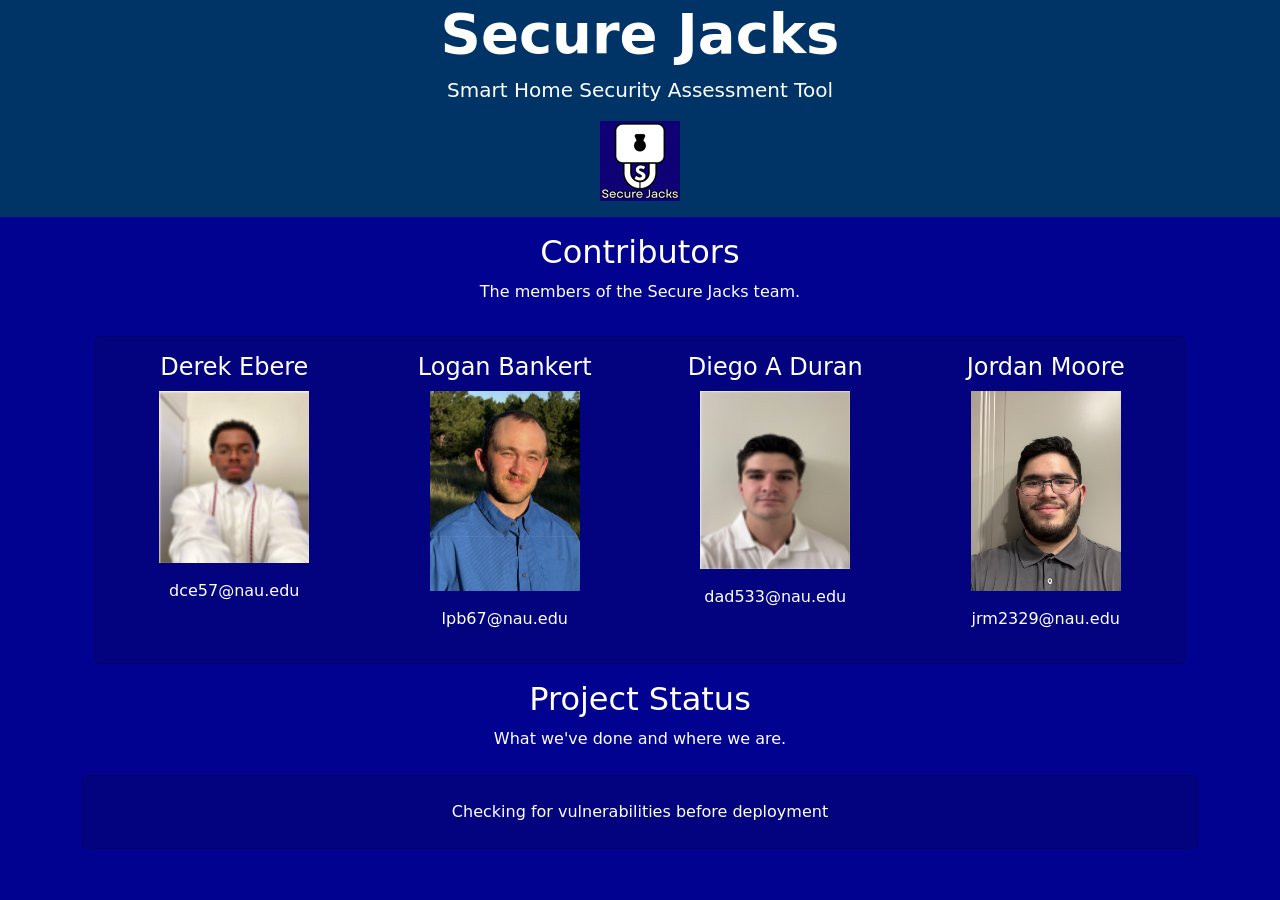
==== index.html @ ced039f5 "Fix stylesheet link path in index.html" ====
<!DOCTYPE html>
<html lang="en">
<head>
    <meta charset="UTF-8">
    <meta name="viewport" content="width=device-width, initial-scale=1.0">
    <title>Secure Jacks Website</title>
   
    <!-- Bootstrap and personal css -->
    <link href="https://cdn.jsdelivr.net/npm/bootstrap@5.3.8/dist/css/bootstrap.min.css" rel="stylesheet" integrity="sha384-sRIl4kxILFvY47J16cr9ZwB07vP4J8+LH7qKQnuqkuIAvNWLzeN8tE5YBujZqJLB" crossorigin="anonymous">
    <link rel="stylesheet" href="./styles/styles.css">
</head>
<!--
About section and team logo-->
<body>
    <header class="text-center">
        <div class="container">
            <h1 class="display-4 fw-bold">Secure Jacks</h1>

            <p class="lead">Smart Home Security Assessment Tool</p>

            <img src="./images/TeamLogo.png" 
                alt="Secure Jacks Team Logo" class="mb-3 teamLogo">
        </div>
    </header>
    
    <!-- main content of site -->
    <main class="container">

        <!--Contributor Section-->
        <section>
            <div class="text-center py-3">
                <h2>Contributors</h2>
                <p>The members of the Secure Jacks team.</p>
            </div>

            <div class="g-4">
                <div class="container mb-3">

                    <div class="card">
                        <div class="card-body">
                            <div class="row text-center">
                                <div class="col-3">
                                    <h4>Derek Ebere</h4>

                                    <img src="./images/derek.png" alt="Derek Ebere" class="memberImage">
                                    
                                    <p class="mt-3">dce57@nau.edu</p>
                                </div>

                                <div class="col-3">
                                    <h4>Logan Bankert</h4>

                                    <img src="./images/logan.png" alt="Logan Bankert" class="memberImage">

                                    <p class="mt-3">lpb67@nau.edu</p>
                                </div>

                                <div class="col-3">
                                    <h4>Diego A Duran</h4>

                                    <img src="./images/diego.png" alt="Diego A Duran" class="memberImage">

                                    <p class="mt-3">dad533@nau.edu</p>
                                </div>

                                <div class="col-3">
                                    <h4>Jordan Moore</h4>

                                    <img src="./images/updated_jordan.png" alt="Jordan Moore" class="memberImage">

                                    <p class="mt-3">jrm2329@nau.edu</p>
                                </div>
                            </div>
                        </div>
                    </div>
                </div>
            </div>
        </section>

        <!-- project status section-->
        <section class="text-center">
            <h2>Project Status</h2>
            <p class="mb-4">What we've done and where we are.</p>
            <div class="card p-4">

                <!-- Under Construction Message -->
                <p class="mb-0">Checking for vulnerabilities before deployment</p>
            </div>
        </section>
    </main>
</body>
</html>
---- styles/styles.css ----
/* styles.css for Secure Jacks Website */
.teamLogo {
    width: 80px;
    height: 80px;
    object-fit: contain;
}

.memberImage {
    width: 150px;
    object-fit: cover;
    display: block;
    margin: 10px auto 0;
}

header {
    background-color: #003466;
    color: white;
}

body {
    background-color: rgb(2, 2, 145); 
    color: white;
}

.card {
    color: white;
    background-color: #030380;
}
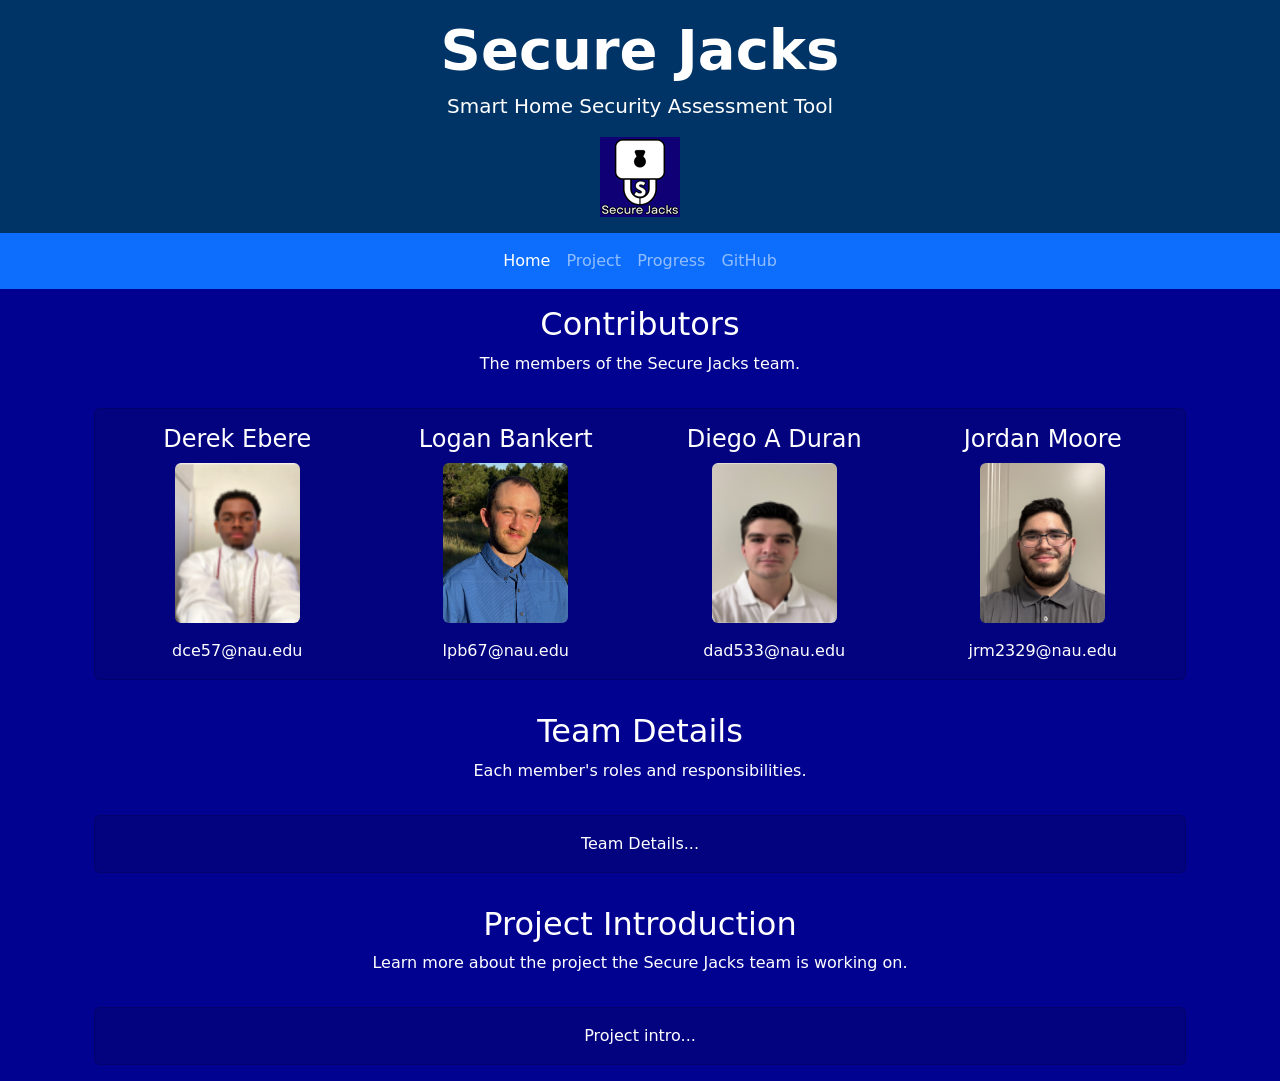
==== commit c4da4bf2: "Updated navbar for mobile devices and the vertical image layout" ====
--- a/index.html
+++ b/index.html
@@ -5,71 +5,80 @@
     <meta name="viewport" content="width=device-width, initial-scale=1.0">
     <title>Secure Jacks Website</title>
    
-    <!-- Bootstrap and personal css -->
-    <link href="https://cdn.jsdelivr.net/npm/bootstrap@5.3.8/dist/css/bootstrap.min.css" rel="stylesheet" integrity="sha384-sRIl4kxILFvY47J16cr9ZwB07vP4J8+LH7qKQnuqkuIAvNWLzeN8tE5YBujZqJLB" crossorigin="anonymous">
+    <!-- Bootstrap and personal CSS -->
+    <link href="https://cdn.jsdelivr.net/npm/bootstrap@5.3.3/dist/css/bootstrap.min.css" rel="stylesheet">
     <link rel="stylesheet" href="./styles/styles.css">
 </head>
-<!--
-About section and team logo-->
 <body>
     <header class="text-center">
-        <div class="container">
+        <div class="container pt-3">
             <h1 class="display-4 fw-bold">Secure Jacks</h1>
+            <p class="lead">Smart Home Security Assessment Tool</p>
+            <img src="./images/TeamLogo.png" alt="Secure Jacks Team Logo" class="mb-3 teamLogo">
+        </div>
 
-            <p class="lead">Smart Home Security Assessment Tool</p>
-
-            <img src="./images/TeamLogo.png" 
-                alt="Secure Jacks Team Logo" class="mb-3 teamLogo">
-        </div>
+        <nav class="navbar navbar-expand-lg bg-primary" data-bs-theme="dark">
+            <div class="container-fluid">
+                <button class="navbar-toggler mx-auto" type="button" data-bs-toggle="collapse" data-bs-target="#navbarNav" aria-controls="navbarNav" aria-expanded="false" aria-label="Toggle navigation">
+                    <span class="navbar-toggler-icon"></span>
+                </button>
+                <div class="collapse navbar-collapse justify-content-center" id="navbarNav">
+                    <ul class="navbar-nav">
+                        <li class="nav-item">
+                            <a class="nav-link active" aria-current="page" href="./index.html">Home</a>
+                        </li>
+                        <li class="nav-item">
+                            <a class="nav-link" href="./project.html">Project</a>
+                        </li>
+                        <li class="nav-item">
+                            <a class="nav-link" href="./progress.html">Progress</a>
+                        </li>
+                        <li class="nav-item">
+                            <a class="nav-link" href="./codebase.html">GitHub</a>
+                        </li>
+                    </ul>
+                </div>
+            </div>
+        </nav>
     </header>
     
     <!-- main content of site -->
     <main class="container">
 
-        <!--Contributor Section-->
+        <!-- Contributor Section -->
         <section>
             <div class="text-center py-3">
                 <h2>Contributors</h2>
                 <p>The members of the Secure Jacks team.</p>
             </div>
 
-            <div class="g-4">
-                <div class="container mb-3">
+            <div class="container mb-3">
+                <div class="card">
+                    <div class="card-body">
+                        <!-- g-3 adds responsive spacing between vertical stacked cards -->
+                        <div class="row text-center g-3">
+                            <div class="col-12 col-md-3">
+                                <h4>Derek Ebere</h4>
+                                <img src="./images/derek.png" alt="Derek Ebere" class="memberImage img-fluid rounded">
+                                <p class="mt-3 mb-0">dce57@nau.edu</p>
+                            </div>
 
-                    <div class="card">
-                        <div class="card-body">
-                            <div class="row text-center">
-                                <div class="col-3">
-                                    <h4>Derek Ebere</h4>
+                            <div class="col-12 col-md-3">
+                                <h4>Logan Bankert</h4>
+                                <img src="./images/logan.png" alt="Logan Bankert" class="memberImage img-fluid rounded">
+                                <p class="mt-3 mb-0">lpb67@nau.edu</p>
+                            </div>
 
-                                    <img src="./images/derek.png" alt="Derek Ebere" class="memberImage">
-                                    
-                                    <p class="mt-3">dce57@nau.edu</p>
-                                </div>
+                            <div class="col-12 col-md-3">
+                                <h4>Diego A Duran</h4>
+                                <img src="./images/diego.png" alt="Diego A Duran" class="memberImage img-fluid rounded">
+                                <p class="mt-3 mb-0">dad533@nau.edu</p>
+                            </div>
 
-                                <div class="col-3">
-                                    <h4>Logan Bankert</h4>
-
-                                    <img src="./images/logan.png" alt="Logan Bankert" class="memberImage">
-
-                                    <p class="mt-3">lpb67@nau.edu</p>
-                                </div>
-
-                                <div class="col-3">
-                                    <h4>Diego A Duran</h4>
-
-                                    <img src="./images/diego.png" alt="Diego A Duran" class="memberImage">
-
-                                    <p class="mt-3">dad533@nau.edu</p>
-                                </div>
-
-                                <div class="col-3">
-                                    <h4>Jordan Moore</h4>
-
-                                    <img src="./images/updated_jordan.png" alt="Jordan Moore" class="memberImage">
-
-                                    <p class="mt-3">jrm2329@nau.edu</p>
-                                </div>
+                            <div class="col-12 col-md-3">
+                                <h4>Jordan Moore</h4>
+                                <img src="./images/updated_jordan.png" alt="Jordan Moore" class="memberImage img-fluid rounded">
+                                <p class="mt-3 mb-0">jrm2329@nau.edu</p>
                             </div>
                         </div>
                     </div>
@@ -77,16 +86,44 @@
             </div>
         </section>
 
-        <!-- project status section-->
-        <section class="text-center">
-            <h2>Project Status</h2>
-            <p class="mb-4">What we've done and where we are.</p>
-            <div class="card p-4">
+        <!-- Team Details Section -->
+        <section>
+            <div class="text-center py-3">
+                <h2>Team Details</h2>
+                <p>Each member's roles and responsibilities.</p>
+            </div>
 
-                <!-- Under Construction Message -->
-                <p class="mb-0">Checking for vulnerabilities before deployment</p>
+            <div class="container mb-3">
+                <div class="card">
+                    <div class="card-body">
+                        <div class="row text-center">
+                            <p class="mb-0">Team Details...</p>
+                        </div>
+                    </div>
+                </div>
+            </div>
+        </section>
+
+        <!-- Project Introduction Section -->
+        <section>
+            <div class="text-center py-3">
+                <h2>Project Introduction</h2>
+                <p>Learn more about the project the Secure Jacks team is working on.</p>
+            </div>
+
+            <div class="container mb-3">
+                <div class="card">
+                    <div class="card-body">
+                        <div class="row text-center">
+                            <p class="mb-0">Project intro...</p>
+                        </div>
+                    </div>
+                </div>
             </div>
         </section>
     </main>
+
+    <!-- Required for mobile navigation toggling -->
+    <script src="https://cdn.jsdelivr.net/npm/bootstrap@5.3.3/dist/js/bootstrap.bundle.min.js"></script>
 </body>
-</html>
+</html>
--- a/styles/styles.css
+++ b/styles/styles.css
@@ -6,7 +6,8 @@
 }
 
 .memberImage {
-    width: 150px;
+    width: 125px;
+    height: 160px;
     object-fit: cover;
     display: block;
     margin: 10px auto 0;
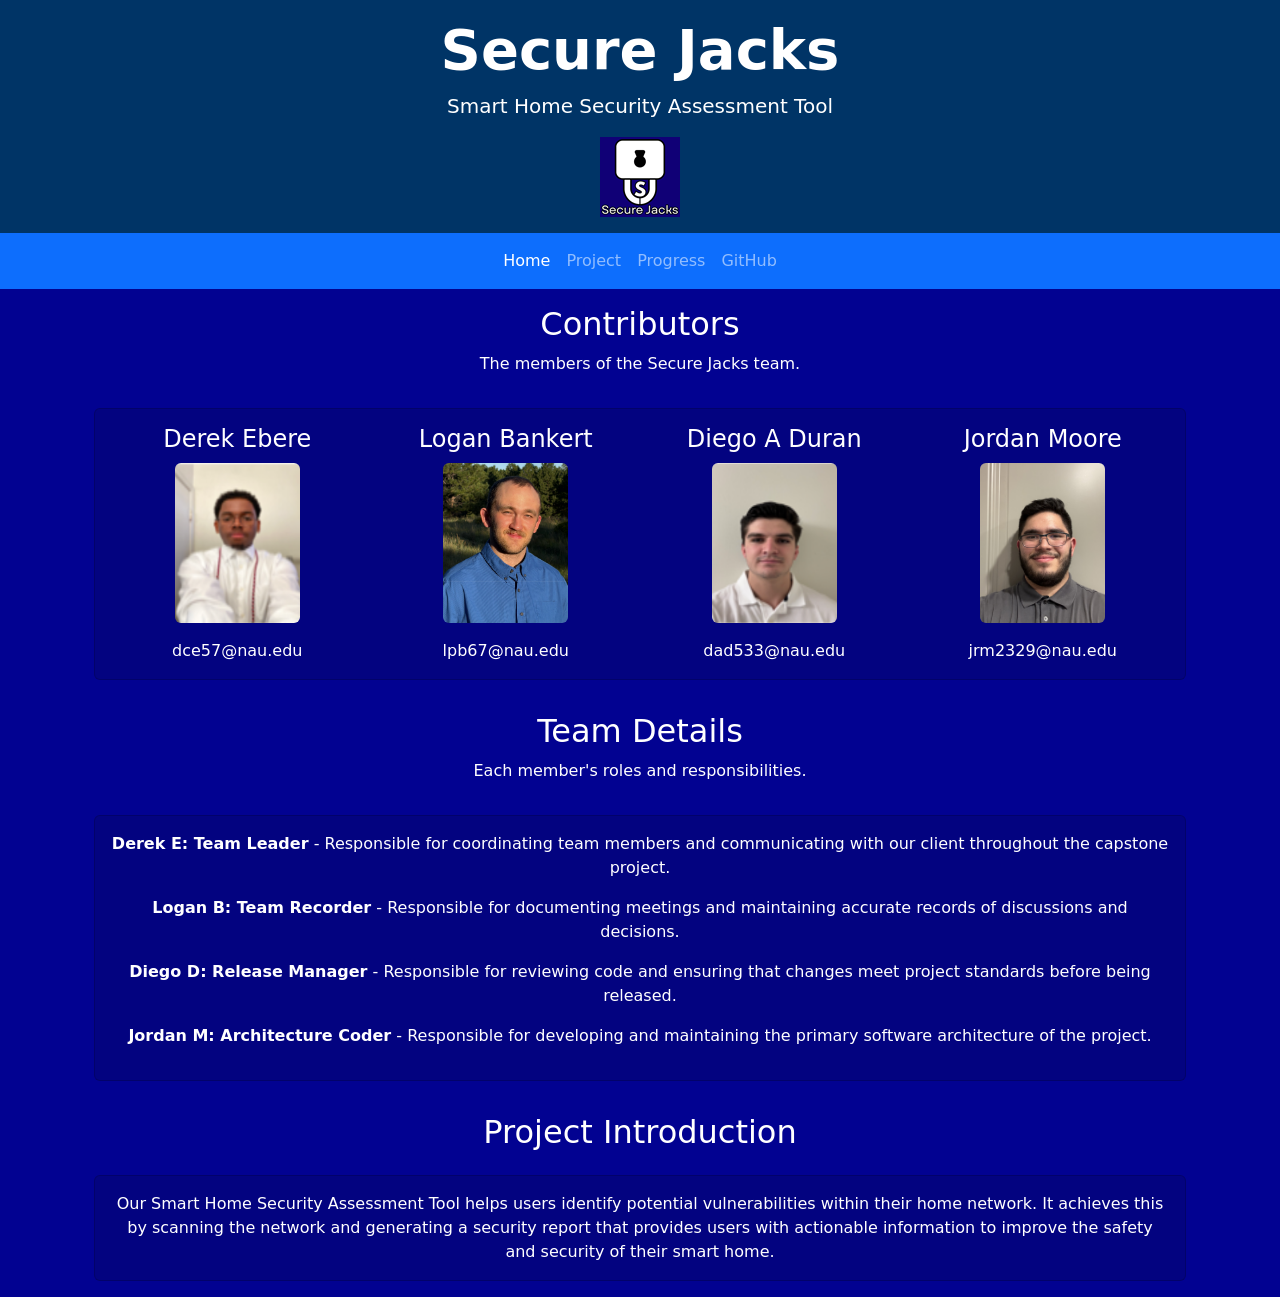
==== commit 1e8a9829: "Update project intro and team details" ====
--- a/index.html
+++ b/index.html
@@ -97,7 +97,18 @@
                 <div class="card">
                     <div class="card-body">
                         <div class="row text-center">
-                            <p class="mb-0">Team Details...</p>
+                            <p>
+							    <strong>Derek E: Team Leader</strong> - Responsible for coordinating team members and communicating with our client throughout the capstone project.
+							</p>
+							<p>
+                                <strong>Logan B: Team Recorder</strong> -  Responsible for documenting meetings and maintaining accurate records of discussions and decisions.
+							</p>
+							<p>
+                                <strong>Diego D: Release Manager</strong> - Responsible for reviewing code and ensuring that changes meet project standards before being released. 
+							</p>
+							<p>
+                                <strong>Jordan M: Architecture Coder</strong> - Responsible for developing and maintaining the primary software architecture of the project.										
+							</p>
                         </div>
                     </div>
                 </div>
@@ -108,14 +119,17 @@
         <section>
             <div class="text-center py-3">
                 <h2>Project Introduction</h2>
-                <p>Learn more about the project the Secure Jacks team is working on.</p>
+                <!-- <p>Learn more about the project the Secure Jacks team is working on.</p> -->
             </div>
 
             <div class="container mb-3">
                 <div class="card">
                     <div class="card-body">
                         <div class="row text-center">
-                            <p class="mb-0">Project intro...</p>
+                            <p class="mb-0">Our Smart Home Security Assessment Tool helps users identify potential vulnerabilities within their home network.
+							It achieves this by scanning the network and generating a security report that provides users 
+							with actionable information to improve the safety and security of their smart home. 
+							</p>
                         </div>
                     </div>
                 </div>
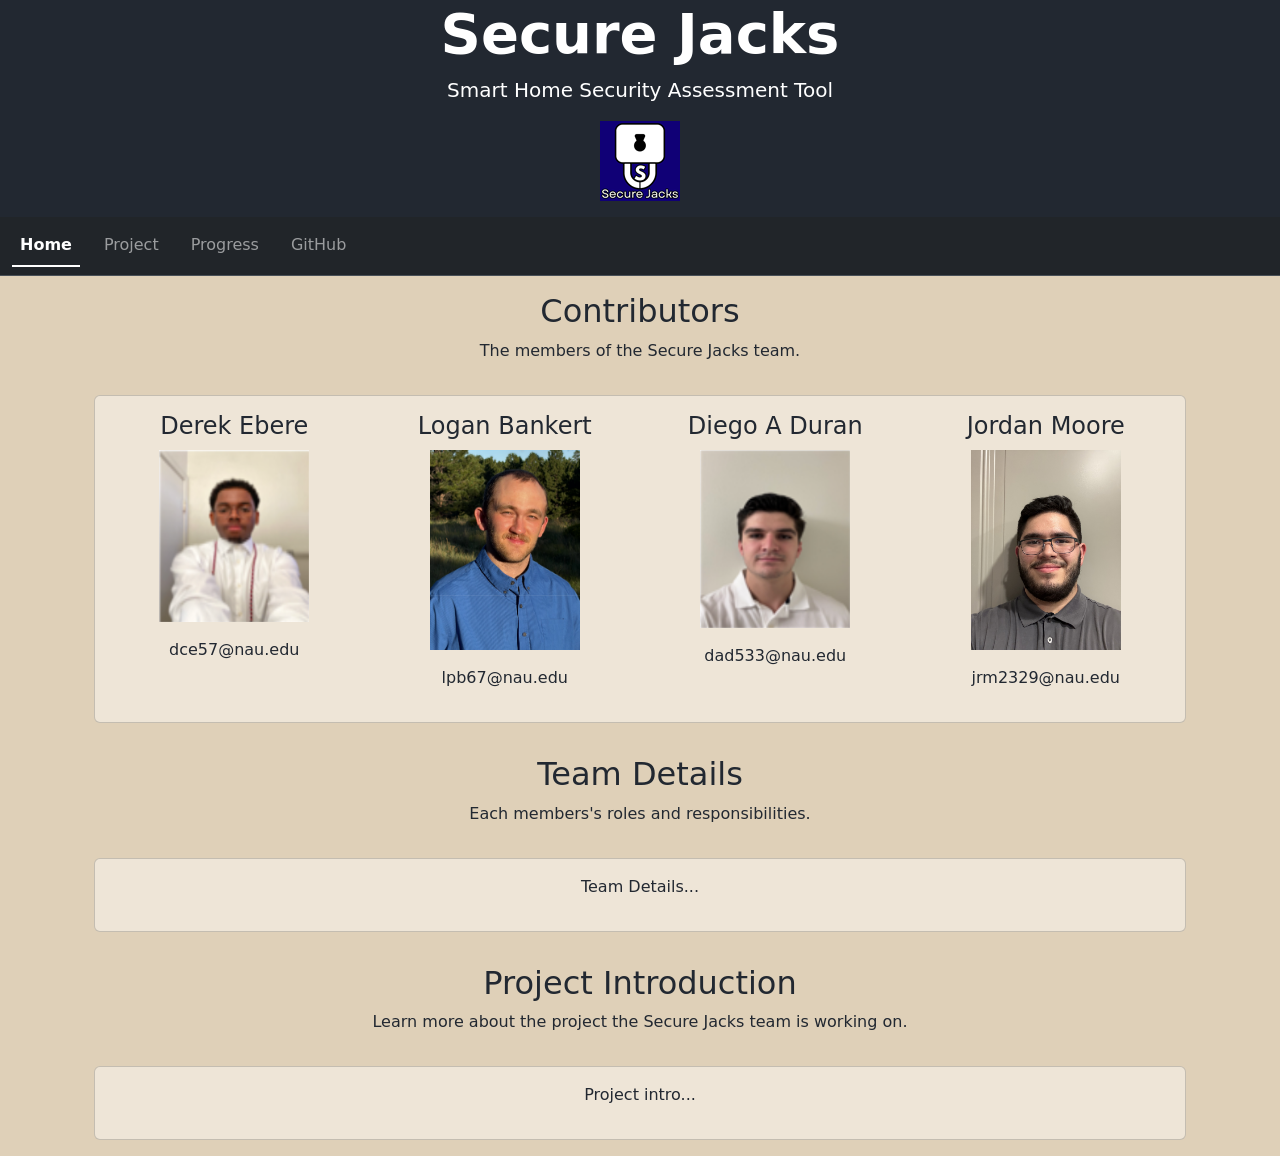
==== commit 7adb1405: "Adding bootstrap changes and color scheme changes" ====
--- a/index.html
+++ b/index.html
@@ -5,38 +5,42 @@
     <meta name="viewport" content="width=device-width, initial-scale=1.0">
     <title>Secure Jacks Website</title>
    
-    <!-- Bootstrap and personal CSS -->
-    <link href="https://cdn.jsdelivr.net/npm/bootstrap@5.3.3/dist/css/bootstrap.min.css" rel="stylesheet">
+    <!-- Bootstrap and personal css -->
+    <link href="https://cdn.jsdelivr.net/npm/bootstrap@5.3.8/dist/css/bootstrap.min.css" rel="stylesheet" integrity="sha384-sRIl4kxILFvY47J16cr9ZwB07vP4J8+LH7qKQnuqkuIAvNWLzeN8tE5YBujZqJLB" crossorigin="anonymous">
     <link rel="stylesheet" href="./styles/styles.css">
 </head>
+<!--About section and team logo-->
 <body>
     <header class="text-center">
-        <div class="container pt-3">
+        <div class="container">
             <h1 class="display-4 fw-bold">Secure Jacks</h1>
+
             <p class="lead">Smart Home Security Assessment Tool</p>
-            <img src="./images/TeamLogo.png" alt="Secure Jacks Team Logo" class="mb-3 teamLogo">
+
+            <img src="./images/TeamLogo.png" 
+                alt="Secure Jacks Team Logo" class="mb-3 teamLogo">
         </div>
 
-        <nav class="navbar navbar-expand-lg bg-primary" data-bs-theme="dark">
+        <nav class="navbar navbar-expand-lg bg-dark border-bottom border-body" data-bs-theme="dark">
             <div class="container-fluid">
-                <button class="navbar-toggler mx-auto" type="button" data-bs-toggle="collapse" data-bs-target="#navbarNav" aria-controls="navbarNav" aria-expanded="false" aria-label="Toggle navigation">
-                    <span class="navbar-toggler-icon"></span>
+                <button class="navbar-toggler" type="button" data-bs-toggle="collapse" data-bs-target="#navbarNav" aria-controls="navbarNav" aria-expanded="false" aria-label="Toggle navigation">
+                <span class="navbar-toggler-icon"></span>
                 </button>
-                <div class="collapse navbar-collapse justify-content-center" id="navbarNav">
-                    <ul class="navbar-nav">
-                        <li class="nav-item">
-                            <a class="nav-link active" aria-current="page" href="./index.html">Home</a>
-                        </li>
-                        <li class="nav-item">
-                            <a class="nav-link" href="./project.html">Project</a>
-                        </li>
-                        <li class="nav-item">
-                            <a class="nav-link" href="./progress.html">Progress</a>
-                        </li>
-                        <li class="nav-item">
-                            <a class="nav-link" href="./codebase.html">GitHub</a>
-                        </li>
-                    </ul>
+                <div class="collapse navbar-collapse" id="navbarNav">
+                <ul class="navbar-nav nav-underline">
+                    <li class="nav-item">
+                    <a class="nav-link active" aria-current="page" href="./index.html">Home</a>
+                    </li>
+                    <li class="nav-item">
+                    <a class="nav-link" href="./project.html">Project</a>
+                    </li>
+                    <li class="nav-item">
+                    <a class="nav-link" href="./progress.html">Progress</a>
+                    </li>
+                    <li class="nav-item">
+                    <a class="nav-link" href="./codebase.html">GitHub</a>
+                    </li>
+                </ul>
                 </div>
             </div>
         </nav>
@@ -45,40 +49,50 @@
     <!-- main content of site -->
     <main class="container">
 
-        <!-- Contributor Section -->
+        <!--Contributor Section-->
         <section>
             <div class="text-center py-3">
                 <h2>Contributors</h2>
                 <p>The members of the Secure Jacks team.</p>
             </div>
 
-            <div class="container mb-3">
-                <div class="card">
-                    <div class="card-body">
-                        <!-- g-3 adds responsive spacing between vertical stacked cards -->
-                        <div class="row text-center g-3">
-                            <div class="col-12 col-md-3">
-                                <h4>Derek Ebere</h4>
-                                <img src="./images/derek.png" alt="Derek Ebere" class="memberImage img-fluid rounded">
-                                <p class="mt-3 mb-0">dce57@nau.edu</p>
-                            </div>
+            <div class="g-4">
+                <div class="container mb-3">
 
-                            <div class="col-12 col-md-3">
-                                <h4>Logan Bankert</h4>
-                                <img src="./images/logan.png" alt="Logan Bankert" class="memberImage img-fluid rounded">
-                                <p class="mt-3 mb-0">lpb67@nau.edu</p>
-                            </div>
+                    <div class="card">
+                        <div class="card-body">
+                            <div class="row text-center">
+                                <div class="col-3">
+                                    <h4>Derek Ebere</h4>
 
-                            <div class="col-12 col-md-3">
-                                <h4>Diego A Duran</h4>
-                                <img src="./images/diego.png" alt="Diego A Duran" class="memberImage img-fluid rounded">
-                                <p class="mt-3 mb-0">dad533@nau.edu</p>
-                            </div>
+                                    <img src="./images/derek.png" alt="Derek Ebere" class="memberImage">
+                                    
+                                    <p class="mt-3">dce57@nau.edu</p>
+                                </div>
 
-                            <div class="col-12 col-md-3">
-                                <h4>Jordan Moore</h4>
-                                <img src="./images/updated_jordan.png" alt="Jordan Moore" class="memberImage img-fluid rounded">
-                                <p class="mt-3 mb-0">jrm2329@nau.edu</p>
+                                <div class="col-3">
+                                    <h4>Logan Bankert</h4>
+
+                                    <img src="./images/logan.png" alt="Logan Bankert" class="memberImage">
+
+                                    <p class="mt-3">lpb67@nau.edu</p>
+                                </div>
+
+                                <div class="col-3">
+                                    <h4>Diego A Duran</h4>
+
+                                    <img src="./images/diego.png" alt="Diego A Duran" class="memberImage">
+
+                                    <p class="mt-3">dad533@nau.edu</p>
+                                </div>
+
+                                <div class="col-3">
+                                    <h4>Jordan Moore</h4>
+
+                                    <img src="./images/updated_jordan.png" alt="Jordan Moore" class="memberImage">
+
+                                    <p class="mt-3">jrm2329@nau.edu</p>
+                                </div>
                             </div>
                         </div>
                     </div>
@@ -86,58 +100,45 @@
             </div>
         </section>
 
-        <!-- Team Details Section -->
+        <!--Team Details Section-->
         <section>
             <div class="text-center py-3">
                 <h2>Team Details</h2>
-                <p>Each member's roles and responsibilities.</p>
+                <p>Each members's roles and responsibilities.</p>
             </div>
 
-            <div class="container mb-3">
-                <div class="card">
-                    <div class="card-body">
-                        <div class="row text-center">
-                            <p>
-							    <strong>Derek E: Team Leader</strong> - Responsible for coordinating team members and communicating with our client throughout the capstone project.
-							</p>
-							<p>
-                                <strong>Logan B: Team Recorder</strong> -  Responsible for documenting meetings and maintaining accurate records of discussions and decisions.
-							</p>
-							<p>
-                                <strong>Diego D: Release Manager</strong> - Responsible for reviewing code and ensuring that changes meet project standards before being released. 
-							</p>
-							<p>
-                                <strong>Jordan M: Architecture Coder</strong> - Responsible for developing and maintaining the primary software architecture of the project.										
-							</p>
+            <div class="g-4">
+                <div class="container mb-3">
+                    <div class="card">
+                        <div class="card-body">
+                            <div class="row text-center">
+                                <p>Team Details...</p>
+                            </div>
                         </div>
                     </div>
                 </div>
             </div>
         </section>
 
-        <!-- Project Introduction Section -->
+        <!--Project Introduction Section-->
         <section>
             <div class="text-center py-3">
                 <h2>Project Introduction</h2>
-                <!-- <p>Learn more about the project the Secure Jacks team is working on.</p> -->
+                <p>Learn more about the project the Secure Jacks team is working on.</p>
             </div>
 
-            <div class="container mb-3">
-                <div class="card">
-                    <div class="card-body">
-                        <div class="row text-center">
-                            <p class="mb-0">Our Smart Home Security Assessment Tool helps users identify potential vulnerabilities within their home network.
-							It achieves this by scanning the network and generating a security report that provides users 
-							with actionable information to improve the safety and security of their smart home. 
-							</p>
+            <div class="g-4">
+                <div class="container mb-3">
+                    <div class="card">
+                        <div class="card-body">
+                            <div class="row text-center">
+                                <p>Project intro...</p>
+                            </div>
                         </div>
                     </div>
                 </div>
             </div>
         </section>
     </main>
-
-    <!-- Required for mobile navigation toggling -->
-    <script src="https://cdn.jsdelivr.net/npm/bootstrap@5.3.3/dist/js/bootstrap.bundle.min.js"></script>
 </body>
-</html>+</html>
--- a/styles/styles.css
+++ b/styles/styles.css
@@ -6,24 +6,23 @@
 }
 
 .memberImage {
-    width: 125px;
-    height: 160px;
+    width: 150px;
     object-fit: cover;
     display: block;
     margin: 10px auto 0;
 }
 
 header {
-    background-color: #003466;
+    background-color: #222831;
     color: white;
 }
 
 body {
-    background-color: rgb(2, 2, 145); 
-    color: white;
+    background-color: #DFD0B8; 
+    color: #222831;
 }
 
 .card {
-    color: white;
-    background-color: #030380;
+    color: #222831;
+    background-color: #EEE5D7;
 }
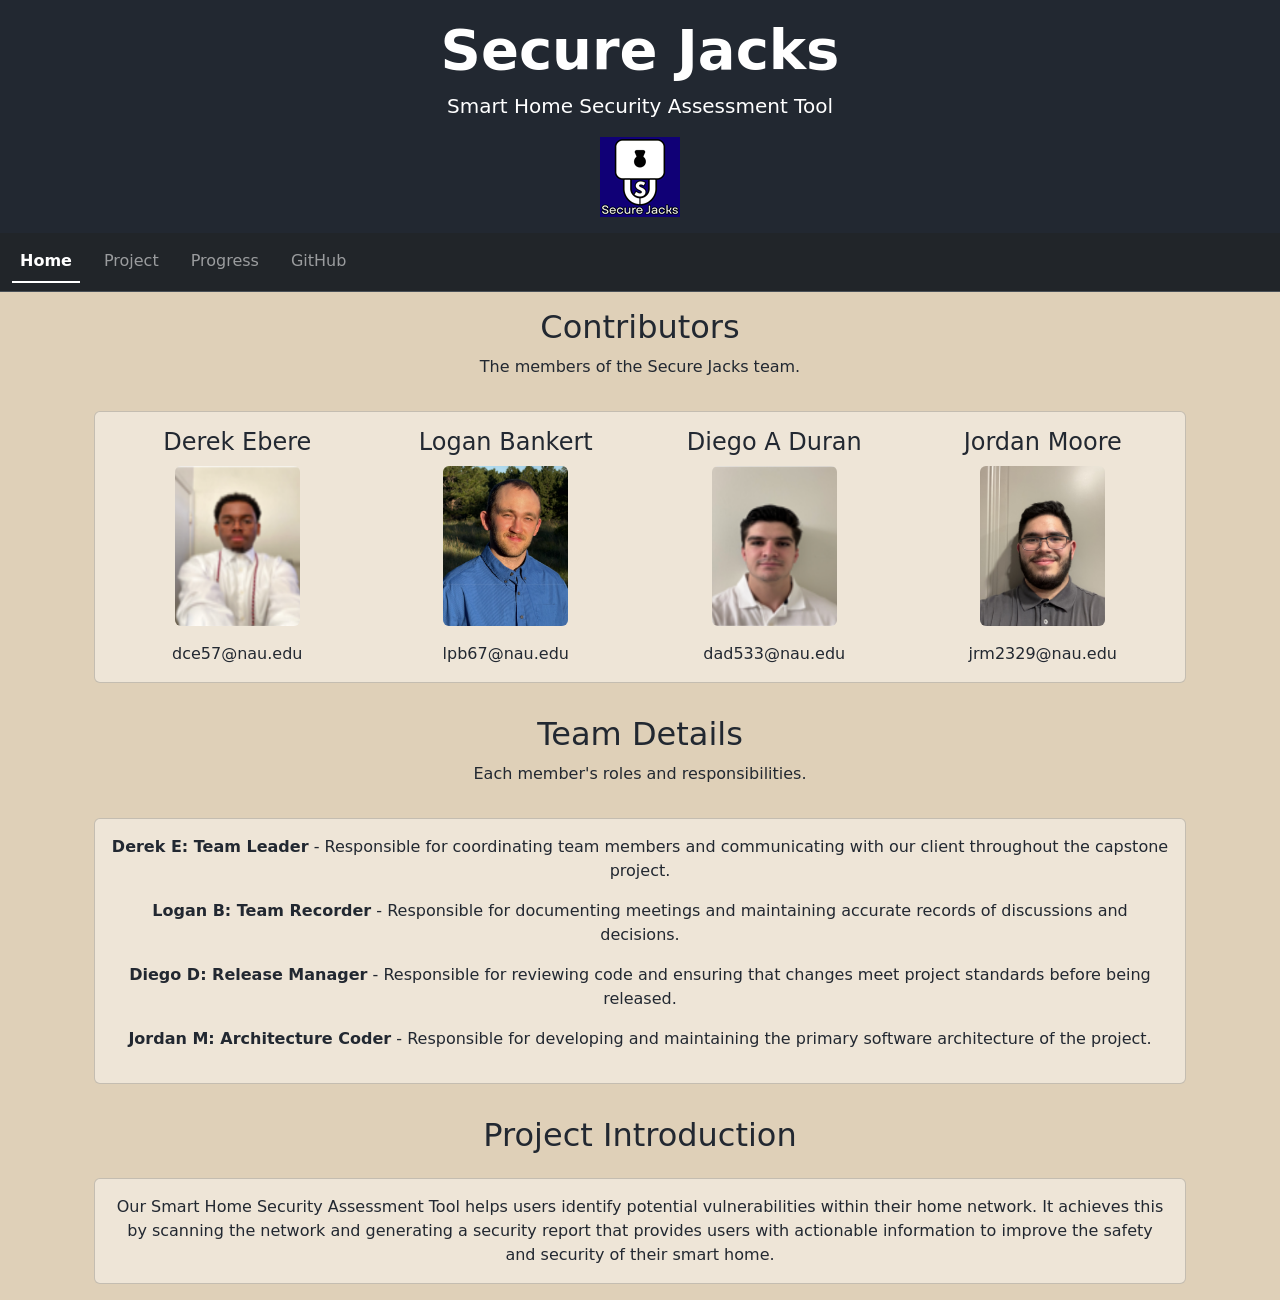
==== commit 656b221e: "Fix merge conflicts" ====
--- a/index.html
+++ b/index.html
@@ -5,26 +5,22 @@
     <meta name="viewport" content="width=device-width, initial-scale=1.0">
     <title>Secure Jacks Website</title>
    
-    <!-- Bootstrap and personal css -->
-    <link href="https://cdn.jsdelivr.net/npm/bootstrap@5.3.8/dist/css/bootstrap.min.css" rel="stylesheet" integrity="sha384-sRIl4kxILFvY47J16cr9ZwB07vP4J8+LH7qKQnuqkuIAvNWLzeN8tE5YBujZqJLB" crossorigin="anonymous">
+    <!-- Bootstrap and personal CSS -->
+    <link href="https://cdn.jsdelivr.net/npm/bootstrap@5.3.3/dist/css/bootstrap.min.css" rel="stylesheet">
     <link rel="stylesheet" href="./styles/styles.css">
 </head>
-<!--About section and team logo-->
 <body>
     <header class="text-center">
-        <div class="container">
+        <div class="container pt-3">
             <h1 class="display-4 fw-bold">Secure Jacks</h1>
-
             <p class="lead">Smart Home Security Assessment Tool</p>
-
-            <img src="./images/TeamLogo.png" 
-                alt="Secure Jacks Team Logo" class="mb-3 teamLogo">
+            <img src="./images/TeamLogo.png" alt="Secure Jacks Team Logo" class="mb-3 teamLogo">
         </div>
 
         <nav class="navbar navbar-expand-lg bg-dark border-bottom border-body" data-bs-theme="dark">
             <div class="container-fluid">
-                <button class="navbar-toggler" type="button" data-bs-toggle="collapse" data-bs-target="#navbarNav" aria-controls="navbarNav" aria-expanded="false" aria-label="Toggle navigation">
-                <span class="navbar-toggler-icon"></span>
+                <button class="navbar-toggler mx-auto" type="button" data-bs-toggle="collapse" data-bs-target="#navbarNav" aria-controls="navbarNav" aria-expanded="false" aria-label="Toggle navigation">
+                    <span class="navbar-toggler-icon"></span>
                 </button>
                 <div class="collapse navbar-collapse" id="navbarNav">
                 <ul class="navbar-nav nav-underline">
@@ -49,50 +45,40 @@
     <!-- main content of site -->
     <main class="container">
 
-        <!--Contributor Section-->
+        <!-- Contributor Section -->
         <section>
             <div class="text-center py-3">
                 <h2>Contributors</h2>
                 <p>The members of the Secure Jacks team.</p>
             </div>
 
-            <div class="g-4">
-                <div class="container mb-3">
+            <div class="container mb-3">
+                <div class="card">
+                    <div class="card-body">
+                        <!-- g-3 adds responsive spacing between vertical stacked cards -->
+                        <div class="row text-center g-3">
+                            <div class="col-12 col-md-3">
+                                <h4>Derek Ebere</h4>
+                                <img src="./images/derek.png" alt="Derek Ebere" class="memberImage img-fluid rounded">
+                                <p class="mt-3 mb-0">dce57@nau.edu</p>
+                            </div>
 
-                    <div class="card">
-                        <div class="card-body">
-                            <div class="row text-center">
-                                <div class="col-3">
-                                    <h4>Derek Ebere</h4>
+                            <div class="col-12 col-md-3">
+                                <h4>Logan Bankert</h4>
+                                <img src="./images/logan.png" alt="Logan Bankert" class="memberImage img-fluid rounded">
+                                <p class="mt-3 mb-0">lpb67@nau.edu</p>
+                            </div>
 
-                                    <img src="./images/derek.png" alt="Derek Ebere" class="memberImage">
-                                    
-                                    <p class="mt-3">dce57@nau.edu</p>
-                                </div>
+                            <div class="col-12 col-md-3">
+                                <h4>Diego A Duran</h4>
+                                <img src="./images/diego.png" alt="Diego A Duran" class="memberImage img-fluid rounded">
+                                <p class="mt-3 mb-0">dad533@nau.edu</p>
+                            </div>
 
-                                <div class="col-3">
-                                    <h4>Logan Bankert</h4>
-
-                                    <img src="./images/logan.png" alt="Logan Bankert" class="memberImage">
-
-                                    <p class="mt-3">lpb67@nau.edu</p>
-                                </div>
-
-                                <div class="col-3">
-                                    <h4>Diego A Duran</h4>
-
-                                    <img src="./images/diego.png" alt="Diego A Duran" class="memberImage">
-
-                                    <p class="mt-3">dad533@nau.edu</p>
-                                </div>
-
-                                <div class="col-3">
-                                    <h4>Jordan Moore</h4>
-
-                                    <img src="./images/updated_jordan.png" alt="Jordan Moore" class="memberImage">
-
-                                    <p class="mt-3">jrm2329@nau.edu</p>
-                                </div>
+                            <div class="col-12 col-md-3">
+                                <h4>Jordan Moore</h4>
+                                <img src="./images/updated_jordan.png" alt="Jordan Moore" class="memberImage img-fluid rounded">
+                                <p class="mt-3 mb-0">jrm2329@nau.edu</p>
                             </div>
                         </div>
                     </div>
@@ -100,45 +86,58 @@
             </div>
         </section>
 
-        <!--Team Details Section-->
+        <!-- Team Details Section -->
         <section>
             <div class="text-center py-3">
                 <h2>Team Details</h2>
-                <p>Each members's roles and responsibilities.</p>
+                <p>Each member's roles and responsibilities.</p>
             </div>
 
-            <div class="g-4">
-                <div class="container mb-3">
-                    <div class="card">
-                        <div class="card-body">
-                            <div class="row text-center">
-                                <p>Team Details...</p>
-                            </div>
+            <div class="container mb-3">
+                <div class="card">
+                    <div class="card-body">
+                        <div class="row text-center">
+                            <p>
+							    <strong>Derek E: Team Leader</strong> - Responsible for coordinating team members and communicating with our client throughout the capstone project.
+							</p>
+							<p>
+                                <strong>Logan B: Team Recorder</strong> -  Responsible for documenting meetings and maintaining accurate records of discussions and decisions.
+							</p>
+							<p>
+                                <strong>Diego D: Release Manager</strong> - Responsible for reviewing code and ensuring that changes meet project standards before being released. 
+							</p>
+							<p>
+                                <strong>Jordan M: Architecture Coder</strong> - Responsible for developing and maintaining the primary software architecture of the project.										
+							</p>
                         </div>
                     </div>
                 </div>
             </div>
         </section>
 
-        <!--Project Introduction Section-->
+        <!-- Project Introduction Section -->
         <section>
             <div class="text-center py-3">
                 <h2>Project Introduction</h2>
-                <p>Learn more about the project the Secure Jacks team is working on.</p>
+                <!-- <p>Learn more about the project the Secure Jacks team is working on.</p> -->
             </div>
 
-            <div class="g-4">
-                <div class="container mb-3">
-                    <div class="card">
-                        <div class="card-body">
-                            <div class="row text-center">
-                                <p>Project intro...</p>
-                            </div>
+            <div class="container mb-3">
+                <div class="card">
+                    <div class="card-body">
+                        <div class="row text-center">
+                            <p class="mb-0">Our Smart Home Security Assessment Tool helps users identify potential vulnerabilities within their home network.
+							It achieves this by scanning the network and generating a security report that provides users 
+							with actionable information to improve the safety and security of their smart home. 
+							</p>
                         </div>
                     </div>
                 </div>
             </div>
         </section>
     </main>
+
+    <!-- Required for mobile navigation toggling -->
+    <script src="https://cdn.jsdelivr.net/npm/bootstrap@5.3.3/dist/js/bootstrap.bundle.min.js"></script>
 </body>
-</html>
+</html>
--- a/styles/styles.css
+++ b/styles/styles.css
@@ -6,7 +6,8 @@
 }
 
 .memberImage {
-    width: 150px;
+    width: 125px;
+    height: 160px;
     object-fit: cover;
     display: block;
     margin: 10px auto 0;
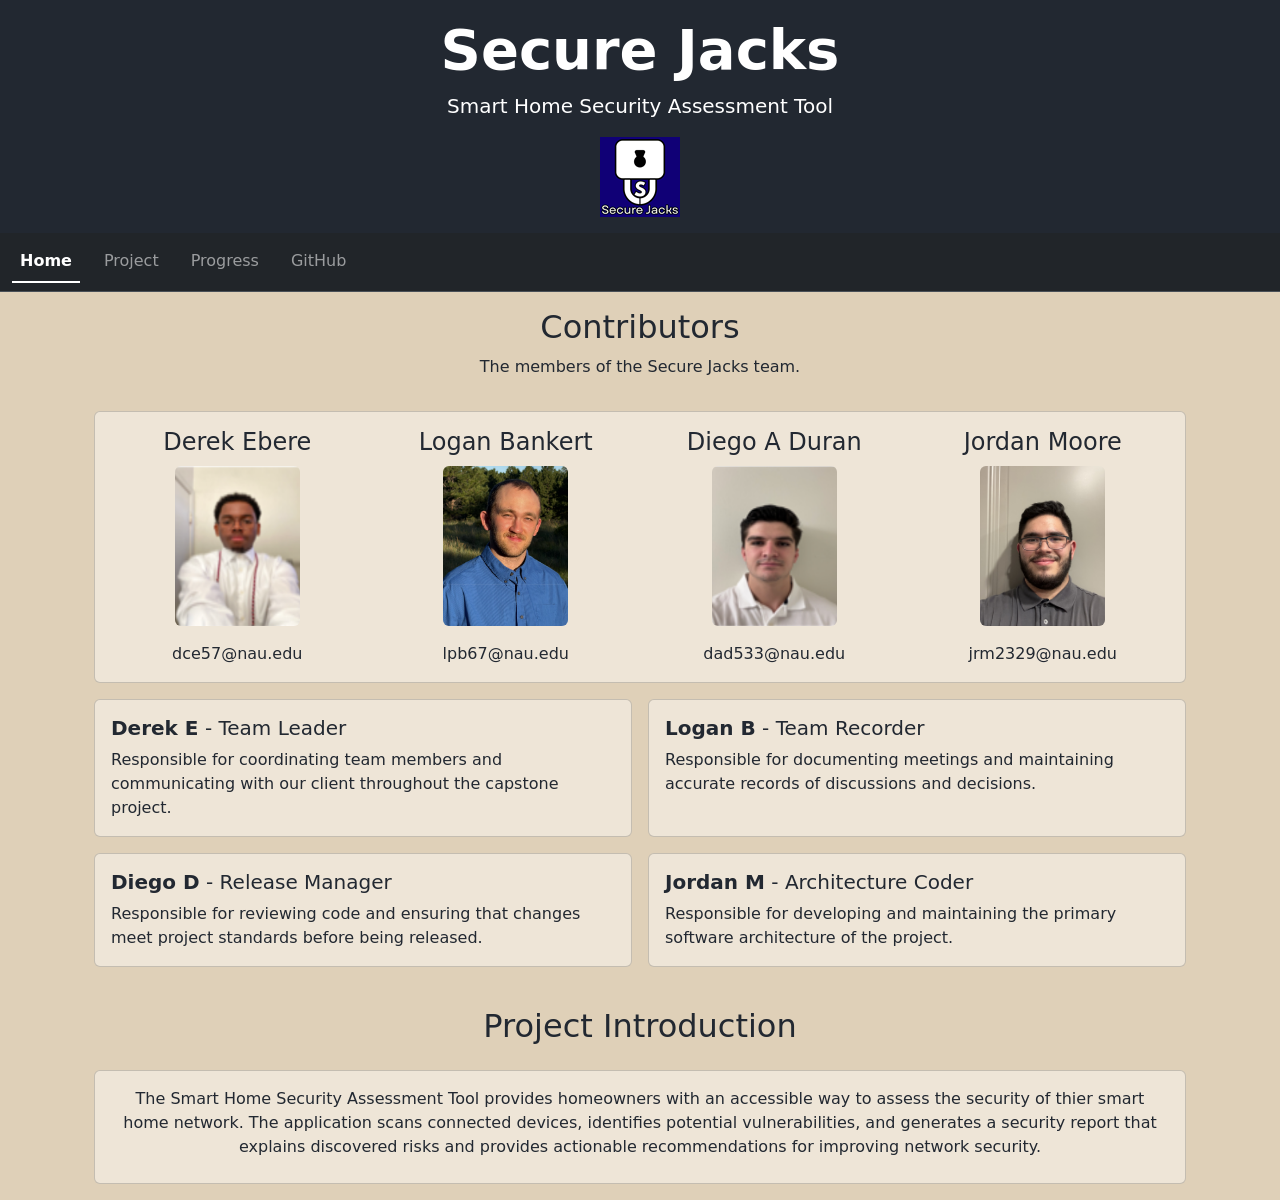
==== commit e41e869b: "Updating team details, implementing project page for website, and adding codebase link to Github" ====
--- a/index.html
+++ b/index.html
@@ -86,34 +86,60 @@
             </div>
         </section>
 
-        <!-- Team Details Section -->
-        <section>
-            <div class="text-center py-3">
-                <h2>Team Details</h2>
-                <p>Each member's roles and responsibilities.</p>
-            </div>
+        <!--Team Details Section-->
+        <div class="container mb-4">
+            <div class="row g-3">
 
-            <div class="container mb-3">
-                <div class="card">
-                    <div class="card-body">
-                        <div class="row text-center">
-                            <p>
-							    <strong>Derek E: Team Leader</strong> - Responsible for coordinating team members and communicating with our client throughout the capstone project.
-							</p>
-							<p>
-                                <strong>Logan B: Team Recorder</strong> -  Responsible for documenting meetings and maintaining accurate records of discussions and decisions.
-							</p>
-							<p>
-                                <strong>Diego D: Release Manager</strong> - Responsible for reviewing code and ensuring that changes meet project standards before being released. 
-							</p>
-							<p>
-                                <strong>Jordan M: Architecture Coder</strong> - Responsible for developing and maintaining the primary software architecture of the project.										
-							</p>
+                <div class="col-md-6">
+                    <div class="card h-100">
+                        <div class="card-body">
+                            <h5 class="card-title"><strong>Derek E</strong> - Team Leader</h5>
+                            <p class="card-text">
+                                Responsible for coordinating team members and communicating
+                                with our client throughout the capstone project.
+                            </p>
                         </div>
                     </div>
                 </div>
+
+                <div class="col-md-6">
+                    <div class="card h-100">
+                        <div class="card-body">
+                            <h5 class="card-title"><strong>Logan B</strong> - Team Recorder</h5>
+                            <p class="card-text">
+                                Responsible for documenting meetings and maintaining accurate
+                                records of discussions and decisions.
+                            </p>
+                        </div>
+                    </div>
+                </div>
+
+                <div class="col-md-6">
+                    <div class="card h-100">
+                        <div class="card-body">
+                            <h5 class="card-title"><strong>Diego D</strong> - Release Manager</h5>
+                            <p class="card-text">
+                                Responsible for reviewing code and ensuring that changes meet
+                                project standards before being released.
+                            </p>
+                        </div>
+                    </div>
+                </div>
+
+                <div class="col-md-6">
+                    <div class="card h-100">
+                        <div class="card-body">
+                            <h5 class="card-title"><strong>Jordan M</strong> - Architecture Coder</h5>
+                            <p class="card-text">
+                                Responsible for developing and maintaining the primary software
+                                architecture of the project.
+                            </p>
+                        </div>
+                    </div>
+                </div>
+
             </div>
-        </section>
+        </div>
 
         <!-- Project Introduction Section -->
         <section>
@@ -126,9 +152,9 @@
                 <div class="card">
                     <div class="card-body">
                         <div class="row text-center">
-                            <p class="mb-0">Our Smart Home Security Assessment Tool helps users identify potential vulnerabilities within their home network.
-							It achieves this by scanning the network and generating a security report that provides users 
-							with actionable information to improve the safety and security of their smart home. 
+                            <p class="mb-2">The Smart Home Security Assessment Tool provides homeowners with an accessible way to assess the 
+                                security of thier smart home network. The application scans connected devices, identifies potential vulnerabilities, 
+                                and generates a security report that explains discovered risks and provides actionable recommendations for improving network security.
 							</p>
                         </div>
                     </div>
--- a/styles/styles.css
+++ b/styles/styles.css
@@ -26,4 +26,190 @@
 .card {
     color: #222831;
     background-color: #EEE5D7;
-}+}
+
+/* Development cards */
+.development-pipeline {
+    position: relative;
+    max-width: 850px;
+    margin: 0 auto;
+}
+
+/* Individual pipeline step */
+.pipeline-step {
+    display: flex;
+    align-items: center;
+    position: relative;
+    z-index: 2;
+}
+
+/* Step number */
+.step-number {
+    display: flex;
+    align-items: center;
+    justify-content: center;
+
+    min-width: 70px;
+    height: 70px;
+
+    border: 3px solid #000;
+    border-radius: 50%;
+
+    background-color: white;
+
+    font-size: 20px;
+    font-weight: bold;
+
+    z-index: 3;
+}
+
+/* Development cards */
+.development-card {
+    flex: 1;
+    margin-left: 25px;
+    border-radius: 10px;
+}
+
+/* Card titles */
+.development-card .card-title {
+    margin-bottom: 8px;
+    font-weight: bold;
+}
+
+/* Card paragraphs */
+.development-card .card-text {
+    margin-bottom: 0;
+}
+
+/* Arrow between steps */
+.pipeline-arrow {
+    width: 70px;
+    text-align: center;
+
+    font-size: 35px;
+    font-weight: bold;
+
+    height: 65px;
+    line-height: 65px;
+
+    position: relative;
+    z-index: 3;
+}
+
+/* Envisioned Solution */
+.solution-flow {
+    display: flex;
+    align-items: center;
+    justify-content: center;
+    text-align: center;
+    gap: 20px;
+}
+
+.solution-step {
+    flex: 1;
+    min-width: 120px;
+}
+
+.solution-step h5 {
+    font-weight: bold;
+    margin-bottom: 5px;
+}
+
+.solution-step p {
+    font-size: 14px;
+    margin-bottom: 0;
+}
+
+.solution-arrow {
+    font-size: 30px;
+    font-weight: bold;
+    flex-shrink: 0;
+}
+
+.solution-details {
+    max-width: 900px;
+    margin: 0 auto;
+}
+
+.solution-details > p {
+    line-height: 1.6;
+}
+
+.solution-detail {
+    margin-top: 20px;
+}
+
+.solution-detail h6 {
+    margin-bottom: 5px;
+}
+
+.solution-detail p {
+    margin-bottom: 0;
+    line-height: 1.6;
+}
+
+/* Mobile/IOS Development process*/
+@media (max-width: 576px) {
+
+    .development-pipeline {
+        padding: 0 10px;
+    }
+
+    .pipeline-step {
+        align-items: flex-start;
+    }
+
+    .step-number {
+        min-width: 55px;
+        width: 55px;
+        height: 55px;
+
+        font-size: 16px;
+    }
+
+    .development-card {
+        margin-left: 15px;
+    }
+
+    .development-card .card-body {
+        padding: 15px;
+    }
+
+    .development-card .card-title {
+        font-size: 17px;
+    }
+
+    .development-card .card-text {
+        font-size: 14px;
+    }
+
+    .pipeline-arrow {
+        width: 55px;
+        height: 45px;
+        line-height: 45px;
+        font-size: 28px;
+    }
+}
+
+/* Mobile/IOS envisioned soluton */
+@media (max-width: 768px) {
+
+    .solution-flow {
+        justify-content: flex-start;
+        overflow-x: auto;
+        padding: 10px 5px 15px;
+    }
+
+    .solution-step {
+        flex: 0 0 130px;
+    }
+
+    .solution-arrow {
+        flex: 0 0 auto;
+        font-size: 24px;
+    }
+
+    .solution-details {
+        width: 100%;
+    }
+}
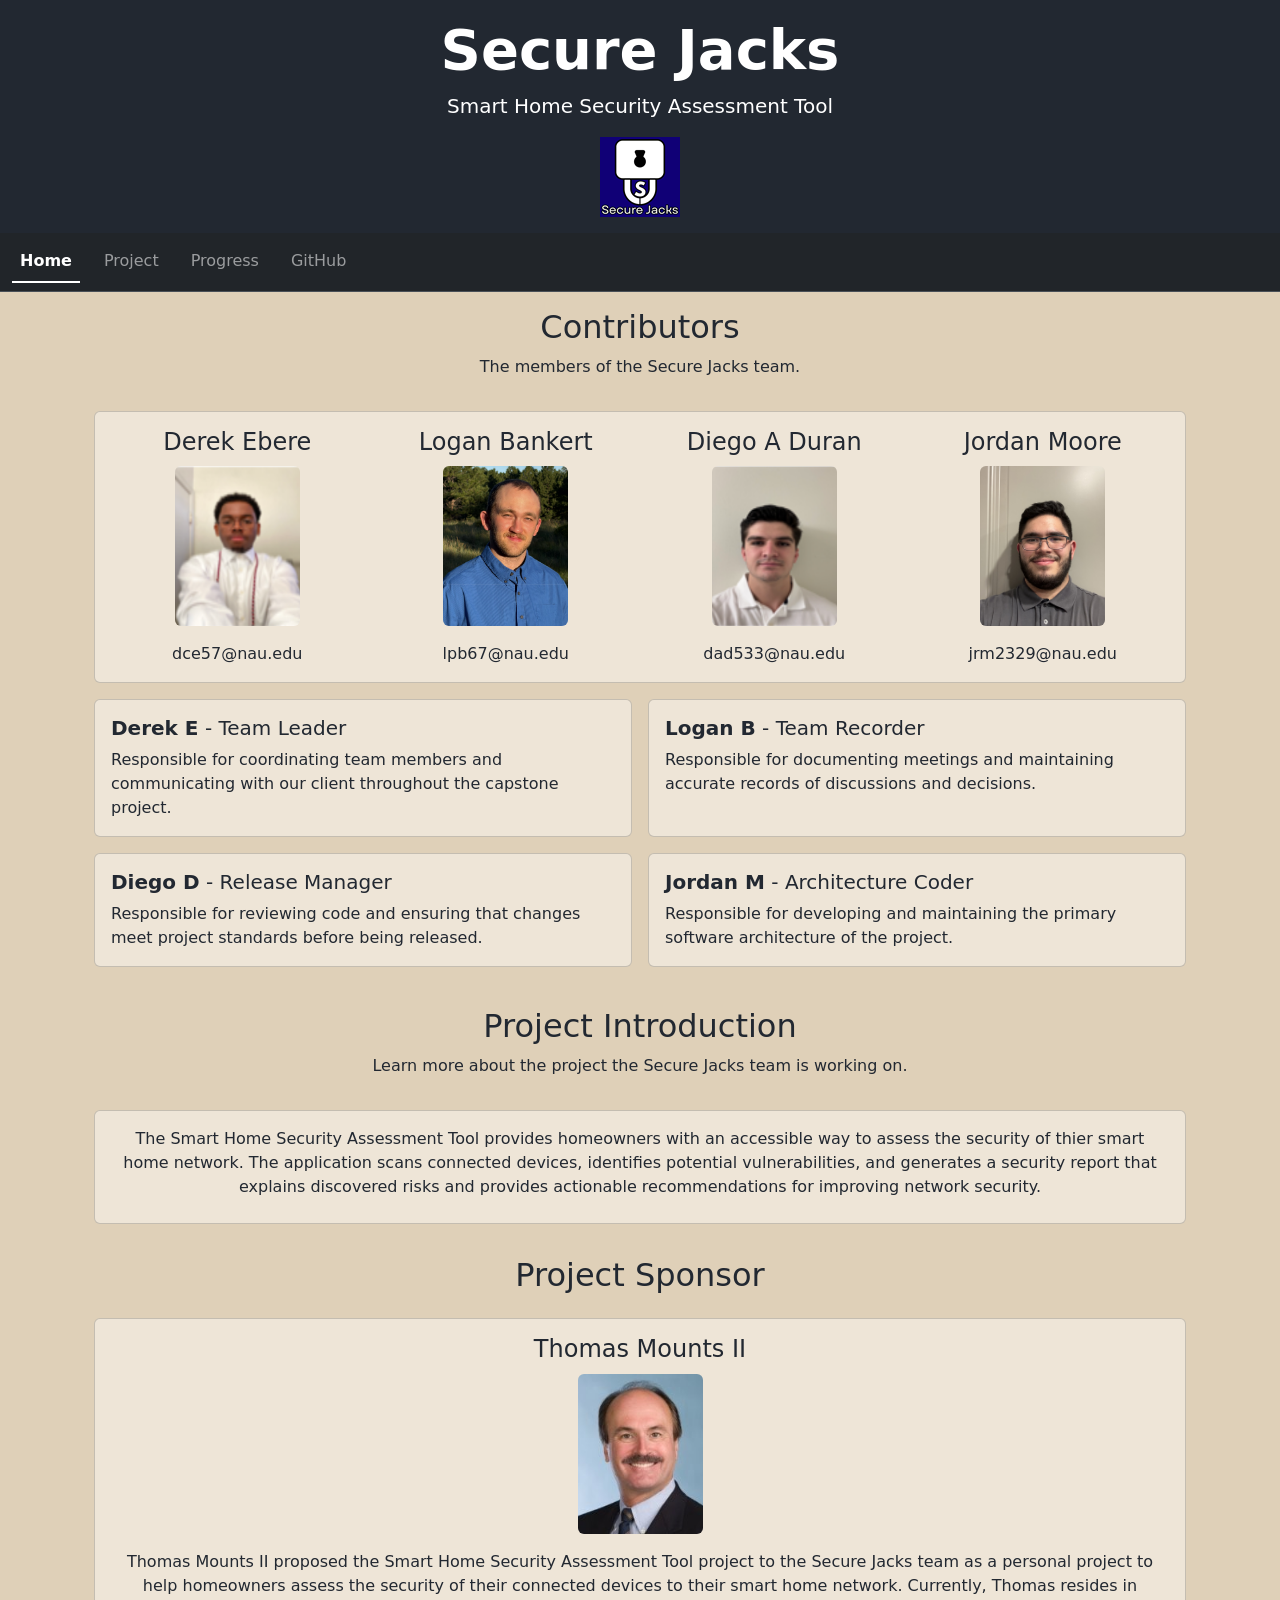
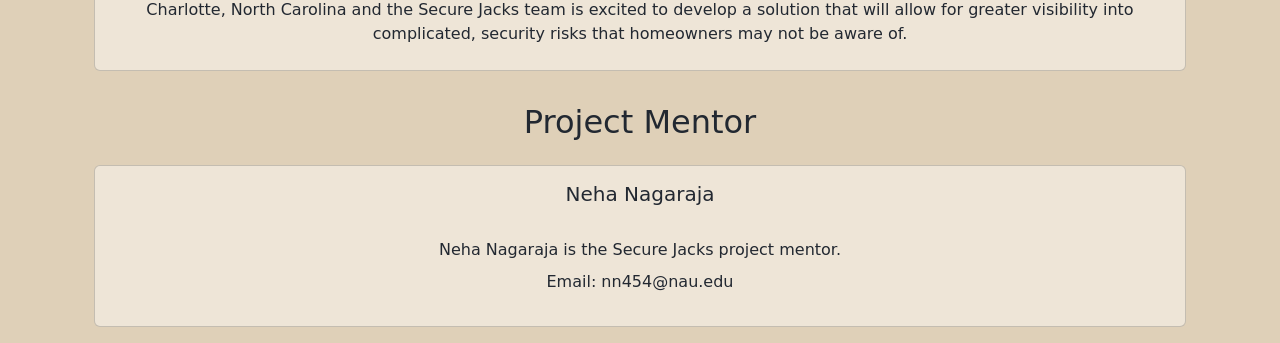
==== commit 8f7a8fdc: "Added sponsor and mentor section" ====
--- a/index.html
+++ b/index.html
@@ -145,7 +145,7 @@
         <section>
             <div class="text-center py-3">
                 <h2>Project Introduction</h2>
-                <!-- <p>Learn more about the project the Secure Jacks team is working on.</p> -->
+                <p>Learn more about the project the Secure Jacks team is working on.</p>
             </div>
 
             <div class="container mb-3">
@@ -161,6 +161,49 @@
                 </div>
             </div>
         </section>
+
+        <!-- Sponsor information Section -->
+        <section>
+            <div class="text-center py-3">
+                <h2>Project Sponsor</h2>
+            </div>
+
+            <div class="container mb-3">
+                <div class="card">
+                    <div class="text-center g-3">
+                        <h4 class="pt-3">Thomas Mounts II</h4>
+                        <img src="./images/thomasmounts.jpg" alt="Thomas Mounts II" class="memberImage img-fluid rounded">
+                    </div>
+                    <div class="card-body">
+                        <div class="row text-center">
+                            <p class="mb-2">Thomas Mounts II proposed the Smart Home Security Assessment Tool project to the Secure Jacks team as a personal project to help homeowners assess the security of their connected devices to their smart home network. Currently, Thomas resides in Charlotte, North Carolina and the Secure Jacks team is excited to develop a solution that will allow for greater visibility into complicated, security risks that homeowners may not be aware of.
+							</p>
+                        </div>
+                    </div>
+                </div>
+            </div>
+        </section>
+
+        <!-- Project mentor section -->
+        <section>
+            <div class="text-center py-3">
+                <h2>Project Mentor</h2>
+            </div>
+
+            <div class="container mb-3">
+                <div class="card">
+                    <div class="card-title">
+                        <h5 class="text-center pt-3">Neha Nagaraja</h5>
+                    </div>
+                    <div class="card-body">
+                        <div class="row text-center">
+                            <p class="mb-2">Neha Nagaraja is the Secure Jacks project mentor.</p>
+                            <p>Email: nn454@nau.edu</p>
+                        </div>
+                    </div>
+                </div>
+            </div>
+        </section>
     </main>
 
     <!-- Required for mobile navigation toggling -->
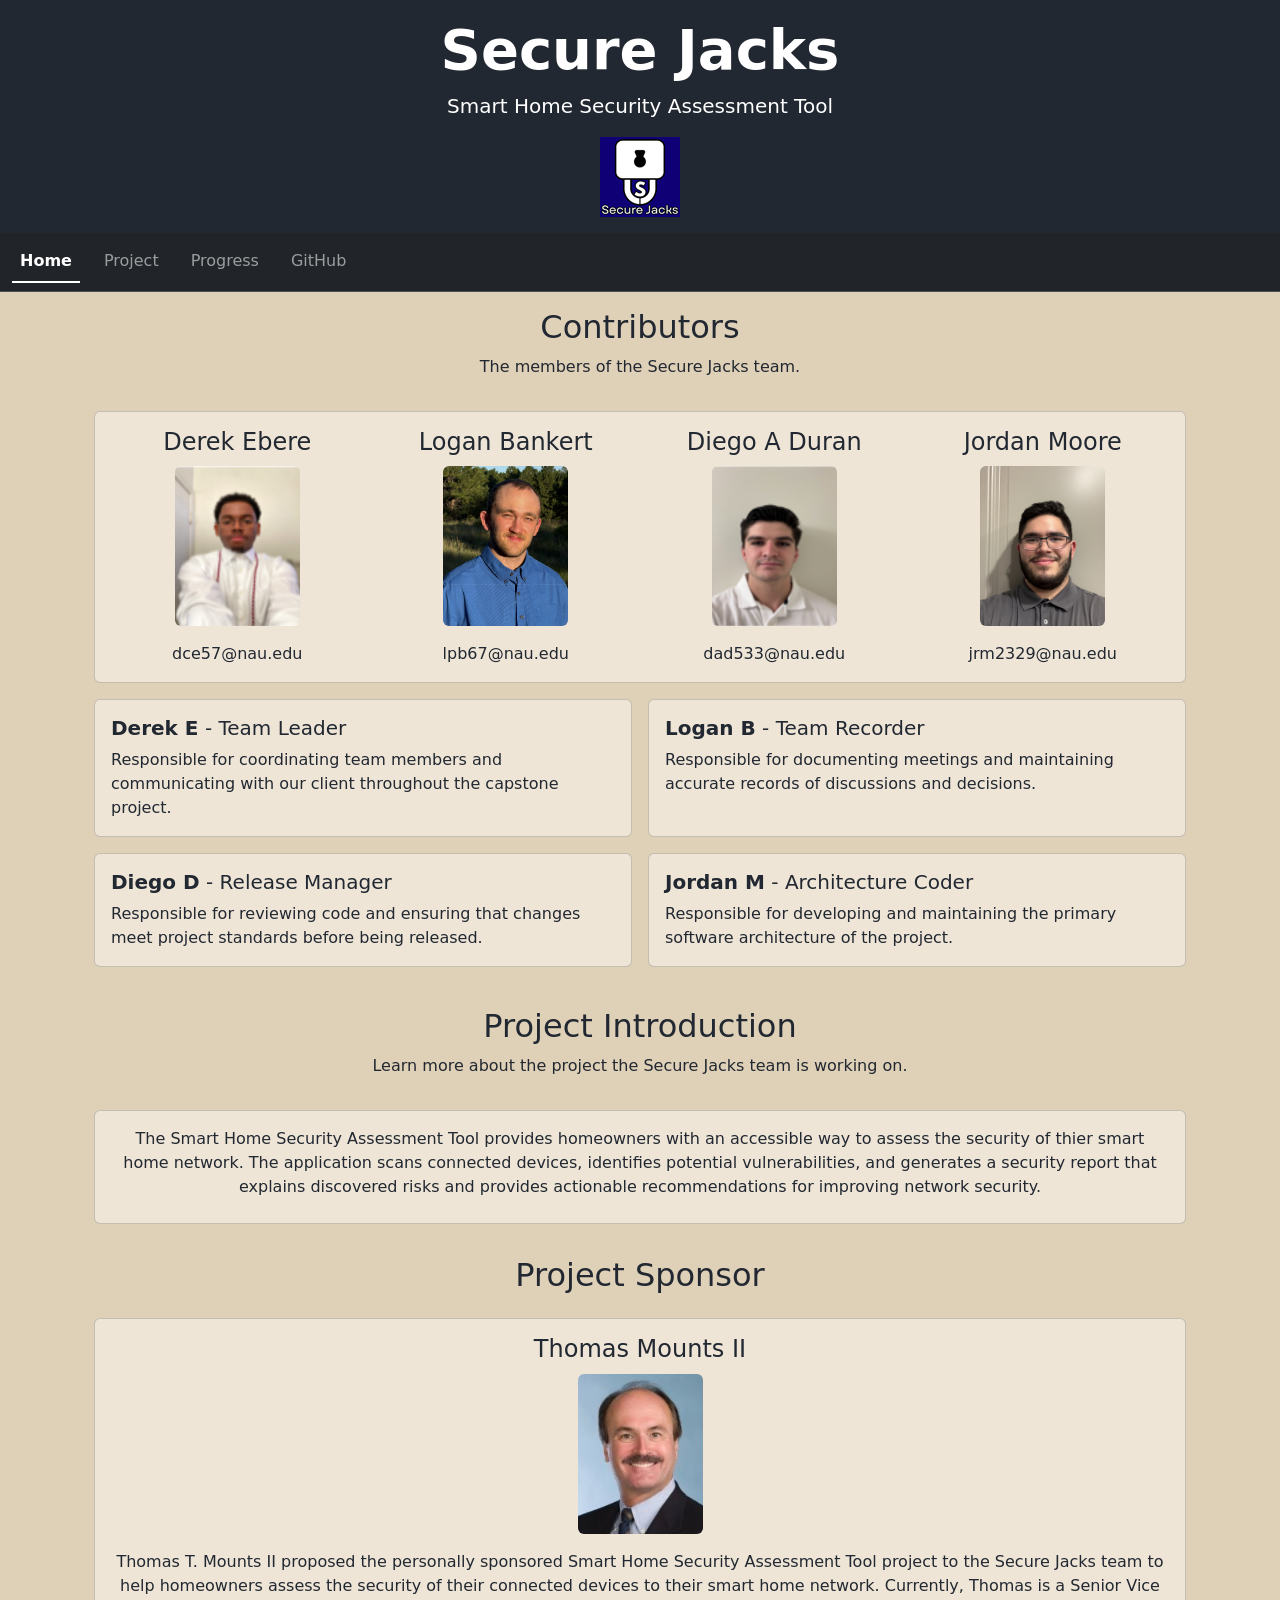
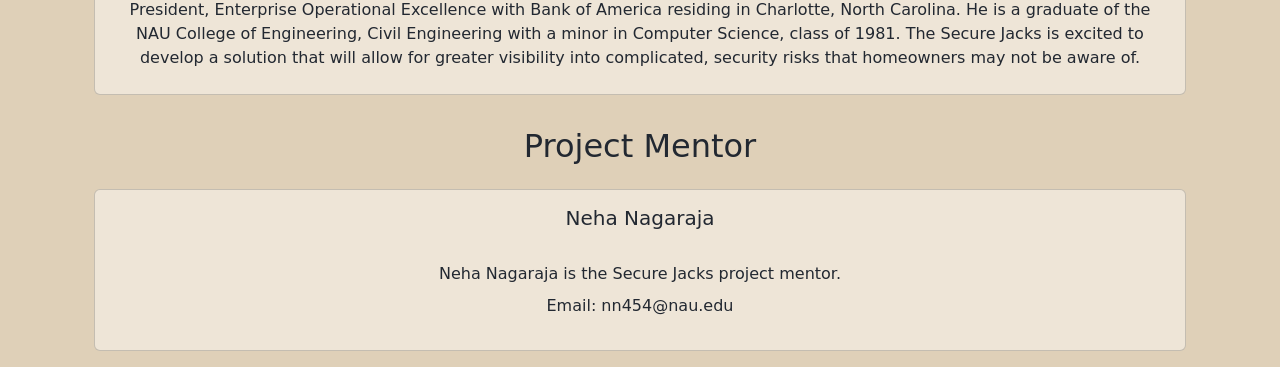
==== commit e2f2c220: "Made changes to the Project Sponsor description" ====
--- a/index.html
+++ b/index.html
@@ -176,7 +176,7 @@
                     </div>
                     <div class="card-body">
                         <div class="row text-center">
-                            <p class="mb-2">Thomas Mounts II proposed the Smart Home Security Assessment Tool project to the Secure Jacks team as a personal project to help homeowners assess the security of their connected devices to their smart home network. Currently, Thomas resides in Charlotte, North Carolina and the Secure Jacks team is excited to develop a solution that will allow for greater visibility into complicated, security risks that homeowners may not be aware of.
+                            <p class="mb-2">Thomas T. Mounts II proposed the personally sponsored Smart Home Security Assessment Tool project to the Secure Jacks team to help homeowners assess the security of their connected devices to their smart home network. Currently, Thomas is a Senior Vice President, Enterprise Operational Excellence with Bank of America residing in Charlotte, North Carolina. He is a graduate of the NAU College of Engineering,  Civil Engineering with a minor in Computer Science, class of 1981. The Secure Jacks is excited to develop a solution that will allow for greater visibility into complicated, security risks that homeowners may not be aware of.
 							</p>
                         </div>
                     </div>
